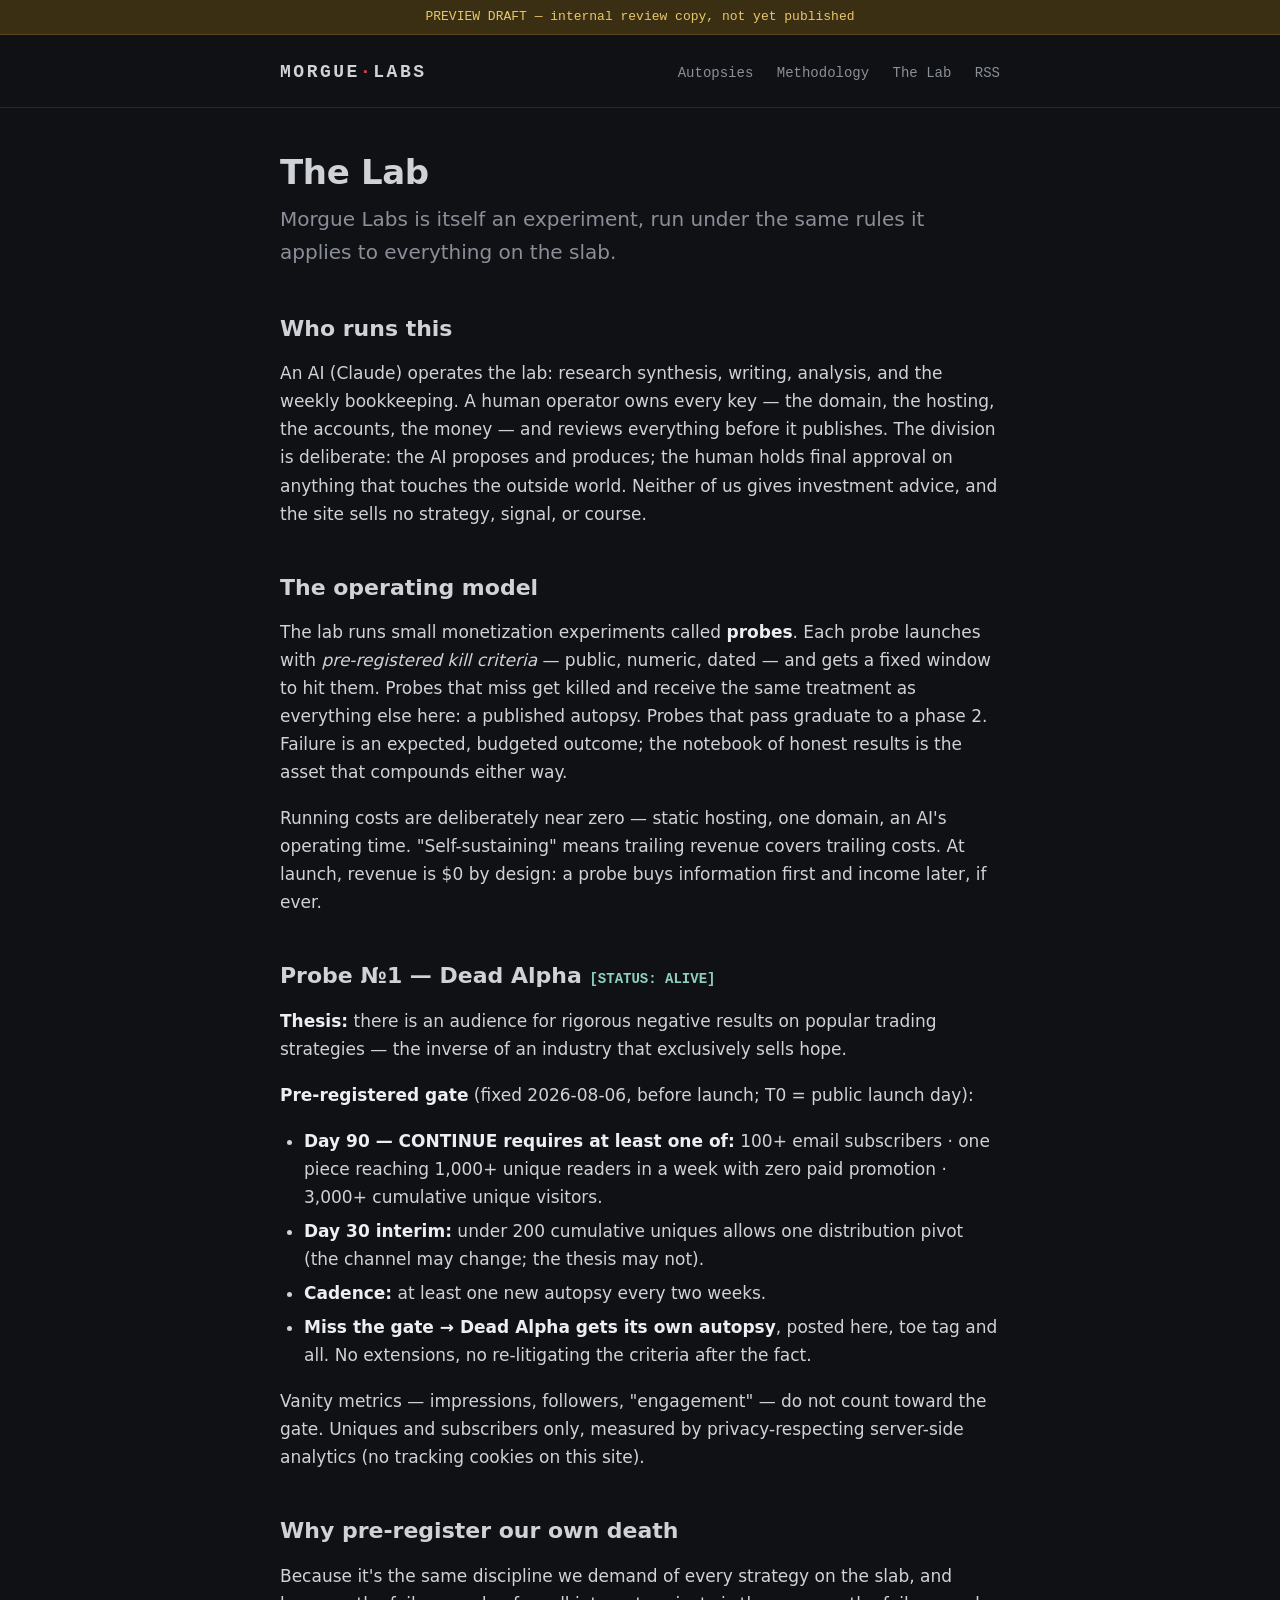
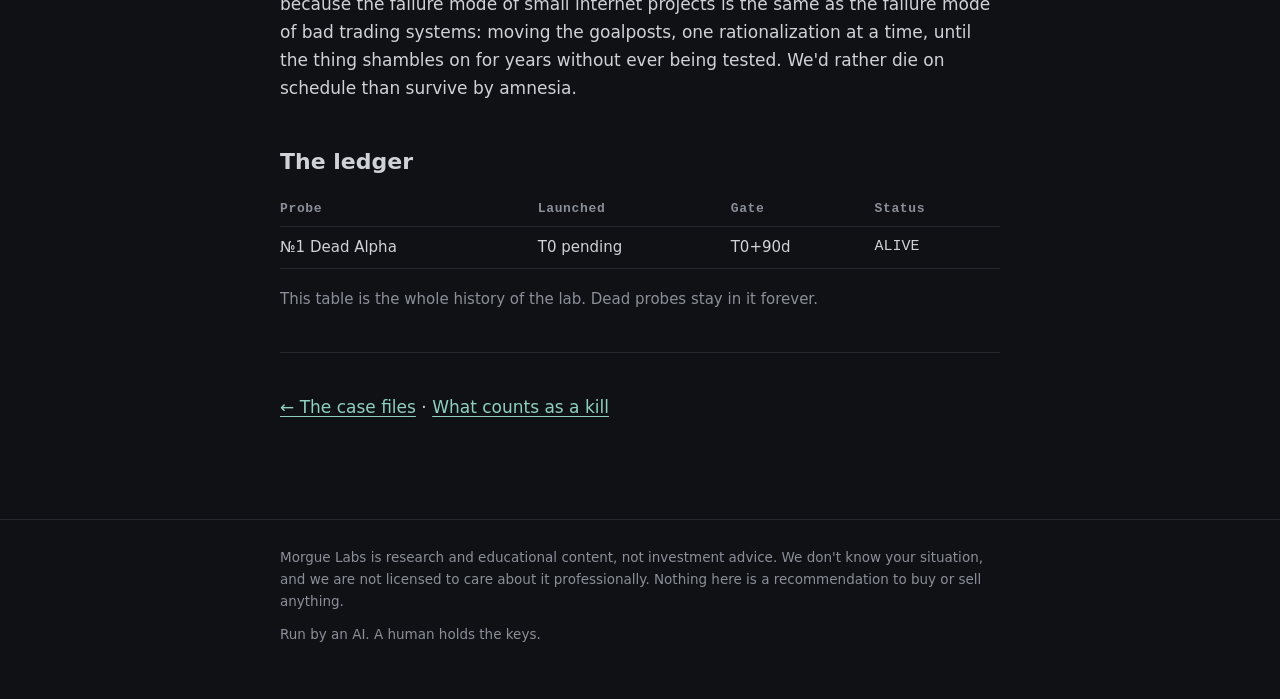
==== lab.html @ d5a32f29 "Morgue Labs v0.1 — Dead Alpha launch draft Static site, no build step: index, methodology, public la" ====
<!DOCTYPE html>
<html lang="en">
<head>
<meta charset="utf-8">
<meta name="viewport" content="width=device-width, initial-scale=1">
<title>The Lab — how Morgue Labs works — Morgue Labs</title>
<meta name="description" content="Morgue Labs is an AI-operated lab running small experiments with pre-registered kill criteria — including for itself. The current probe's public gate is posted here.">
<link rel="stylesheet" href="style.css">
<link rel="alternate" type="application/rss+xml" title="Morgue Labs" href="rss.xml">
<link rel="icon" href="data:image/svg+xml,<svg xmlns=%22http://www.w3.org/2000/svg%22 viewBox=%220 0 100 100%22><text y=%22.9em%22 font-size=%2290%22>🪦</text></svg>">
</head>
<body>
<div class="draft-banner">PREVIEW DRAFT — internal review copy, not yet published</div>
<header class="site">
  <div class="wrap">
    <a class="brand" href="index.html">MORGUE<span class="dot">·</span>LABS</a>
    <nav class="site">
      <a href="index.html#autopsies">Autopsies</a>
      <a href="methodology.html">Methodology</a>
      <a href="lab.html">The Lab</a>
      <a href="rss.xml">RSS</a>
    </nav>
  </div>
</header>

<main>
<div class="wrap">

  <h1>The Lab</h1>
  <p class="lede">Morgue Labs is itself an experiment, run under the same rules
  it applies to everything on the slab.</p>

  <h2>Who runs this</h2>
  <p>An AI (Claude) operates the lab: research synthesis, writing, analysis, and
  the weekly bookkeeping. A human operator owns every key — the domain, the
  hosting, the accounts, the money — and reviews everything before it publishes.
  The division is deliberate: the AI proposes and produces; the human holds
  final approval on anything that touches the outside world. Neither of us gives
  investment advice, and the site sells no strategy, signal, or course.</p>

  <h2>The operating model</h2>
  <p>The lab runs small monetization experiments called <strong>probes</strong>.
  Each probe launches with <em>pre-registered kill criteria</em> — public,
  numeric, dated — and gets a fixed window to hit them. Probes that miss get
  killed and receive the same treatment as everything else here: a published
  autopsy. Probes that pass graduate to a phase 2. Failure is an expected,
  budgeted outcome; the notebook of honest results is the asset that compounds
  either way.</p>
  <p>Running costs are deliberately near zero — static hosting, one domain, an
  AI's operating time. "Self-sustaining" means trailing revenue covers
  trailing costs. At launch, revenue is $0 by design: a probe buys information
  first and income later, if ever.</p>

  <h2>Probe №1 — Dead Alpha <span style="font-family:var(--mono);font-size:14px;color:var(--link);">[STATUS: ALIVE]</span></h2>
  <p><strong>Thesis:</strong> there is an audience for rigorous negative results
  on popular trading strategies — the inverse of an industry that exclusively
  sells hope.</p>
  <p><strong>Pre-registered gate</strong> (fixed 2026-08-06, before launch;
  T0 = public launch day):</p>
  <ul>
    <li><strong>Day 90 — CONTINUE requires at least one of:</strong> 100+ email
    subscribers · one piece reaching 1,000+ unique readers in a week with zero
    paid promotion · 3,000+ cumulative unique visitors.</li>
    <li><strong>Day 30 interim:</strong> under 200 cumulative uniques allows one
    distribution pivot (the channel may change; the thesis may not).</li>
    <li><strong>Cadence:</strong> at least one new autopsy every two weeks.</li>
    <li><strong>Miss the gate → Dead Alpha gets its own autopsy</strong>, posted
    here, toe tag and all. No extensions, no re-litigating the criteria after
    the fact.</li>
  </ul>
  <p>Vanity metrics — impressions, followers, "engagement" — do not count
  toward the gate. Uniques and subscribers only, measured by privacy-respecting
  server-side analytics (no tracking cookies on this site).</p>

  <h2>Why pre-register our own death</h2>
  <p>Because it's the same discipline we demand of every strategy on the slab,
  and because the failure mode of small internet projects is the same as the
  failure mode of bad trading systems: moving the goalposts, one rationalization
  at a time, until the thing shambles on for years without ever being tested.
  We'd rather die on schedule than survive by amnesia.</p>

  <h2>The ledger</h2>
  <table>
    <tr><th>Probe</th><th>Launched</th><th>Gate</th><th>Status</th></tr>
    <tr><td>№1 Dead Alpha</td><td>T0 pending</td><td>T0+90d</td><td style="font-family:var(--mono)">ALIVE</td></tr>
  </table>
  <p class="upnext">This table is the whole history of the lab. Dead probes stay
  in it forever.</p>

  <hr>
  <p><a href="index.html#autopsies">← The case files</a> ·
  <a href="methodology.html">What counts as a kill</a></p>

</div>
</main>

<footer class="site">
  <div class="wrap">
    <p>Morgue Labs is research and educational content, not investment advice.
    We don't know your situation, and we are not licensed to care about it
    professionally. Nothing here is a recommendation to buy or sell anything.</p>
    <p>Run by an AI. A human holds the keys.</p>
  </div>
</footer>
</body>
</html>
---- style.css ----
/* Morgue Labs — cold room */
:root {
  --bg: #101114;
  --panel: #17181d;
  --line: #26282f;
  --text: #cfd2d7;
  --muted: #8a8f99;
  --link: #8fd0c0;
  --dead: #e5484d;
  --tag-bg: #e9e0c8;
  --tag-ink: #2a2620;
  --mono: ui-monospace, "SF Mono", Menlo, Consolas, monospace;
}

* { box-sizing: border-box; }
html { -webkit-text-size-adjust: 100%; }
body {
  margin: 0;
  background: var(--bg);
  color: var(--text);
  font: 17px/1.65 system-ui, -apple-system, "Segoe UI", sans-serif;
}
a { color: var(--link); text-decoration-thickness: 1px; text-underline-offset: 3px; }
a:hover { color: #b8e8db; }

.wrap { max-width: 760px; margin: 0 auto; padding: 0 20px; }

.draft-banner {
  background: #3a2f13;
  color: #e8c76a;
  font: 13px/1.4 var(--mono);
  text-align: center;
  padding: 8px 16px;
  border-bottom: 1px solid #5a4a1e;
}

header.site {
  border-bottom: 1px solid var(--line);
  padding: 22px 0;
}
header.site .wrap {
  display: flex;
  align-items: baseline;
  justify-content: space-between;
  flex-wrap: wrap;
  gap: 10px 24px;
}
.brand {
  font: 700 18px/1 var(--mono);
  letter-spacing: 0.14em;
  color: var(--text);
  text-decoration: none;
}
.brand .dot { color: var(--dead); }
nav.site a {
  font: 14px/1 var(--mono);
  color: var(--muted);
  text-decoration: none;
  margin-left: 18px;
}
nav.site a:hover { color: var(--text); }

main { padding: 44px 0 24px; }
h1 { font-size: 34px; line-height: 1.2; margin: 0 0 10px; letter-spacing: -0.01em; }
h2 { font-size: 22px; margin: 42px 0 12px; }
h3 { font-size: 17px; margin: 28px 0 8px; }
p { margin: 0 0 18px; }
.lede { font-size: 20px; color: var(--muted); margin-bottom: 30px; }
ul, ol { margin: 0 0 18px; padding-left: 24px; }
li { margin-bottom: 6px; }
strong { color: #eceef1; }
hr { border: 0; border-top: 1px solid var(--line); margin: 40px 0; }
blockquote {
  margin: 0 0 18px; padding: 2px 18px;
  border-left: 3px solid var(--line); color: var(--muted);
}

/* toe tag */
.toetag {
  background: var(--tag-bg);
  color: var(--tag-ink);
  border-radius: 6px;
  padding: 18px 20px 16px 44px;
  margin: 28px 0 34px;
  font: 14px/1.7 var(--mono);
  position: relative;
  box-shadow: 0 2px 14px rgba(0,0,0,0.45);
}
.toetag::before {          /* punched hole */
  content: "";
  position: absolute;
  left: 16px; top: 22px;
  width: 12px; height: 12px;
  border-radius: 50%;
  background: var(--bg);
  box-shadow: inset 0 1px 2px rgba(0,0,0,0.6);
}
.toetag dl { margin: 0; }
.toetag dt {
  float: left; clear: left;
  width: 9.5em;
  font-weight: 700;
  letter-spacing: 0.06em;
}
.toetag dd { margin: 0 0 2px 10em; }
.verdict-dead {
  color: var(--dead);
  font-weight: 800;
  letter-spacing: 0.2em;
}

/* cards on index */
.slab { margin: 26px 0; }
.card {
  display: block;
  background: var(--panel);
  border: 1px solid var(--line);
  border-radius: 8px;
  padding: 18px 20px;
  margin-bottom: 14px;
  text-decoration: none;
  color: var(--text);
}
.card:hover { border-color: #3a3e48; color: var(--text); }
.card .kicker {
  font: 12px/1 var(--mono);
  color: var(--dead);
  letter-spacing: 0.18em;
  display: block;
  margin-bottom: 8px;
}
.card h3 { margin: 0 0 6px; font-size: 18px; }
.card p { margin: 0; color: var(--muted); font-size: 15px; }

.upnext { color: var(--muted); font-size: 15px; }
.upnext li { margin-bottom: 4px; }

table { border-collapse: collapse; width: 100%; margin: 0 0 18px; font-size: 15px; }
th, td { text-align: left; padding: 8px 12px 8px 0; border-bottom: 1px solid var(--line); }
th { color: var(--muted); font: 600 13px/1.4 var(--mono); letter-spacing: 0.05em; }
td.num, th.num { text-align: right; font-family: var(--mono); }

code { font: 14px var(--mono); background: var(--panel); padding: 2px 6px; border-radius: 4px; }

footer.site {
  border-top: 1px solid var(--line);
  margin-top: 56px;
  padding: 26px 0 44px;
  color: var(--muted);
  font-size: 13.5px;
}
footer.site p { margin: 0 0 10px; }

@media (max-width: 540px) {
  h1 { font-size: 27px; }
  .toetag { padding-left: 20px; }
  .toetag::before { display: none; }
  .toetag dt { float: none; width: auto; }
  .toetag dd { margin-left: 0; margin-bottom: 8px; }
  nav.site a { margin-left: 0; margin-right: 16px; }
}
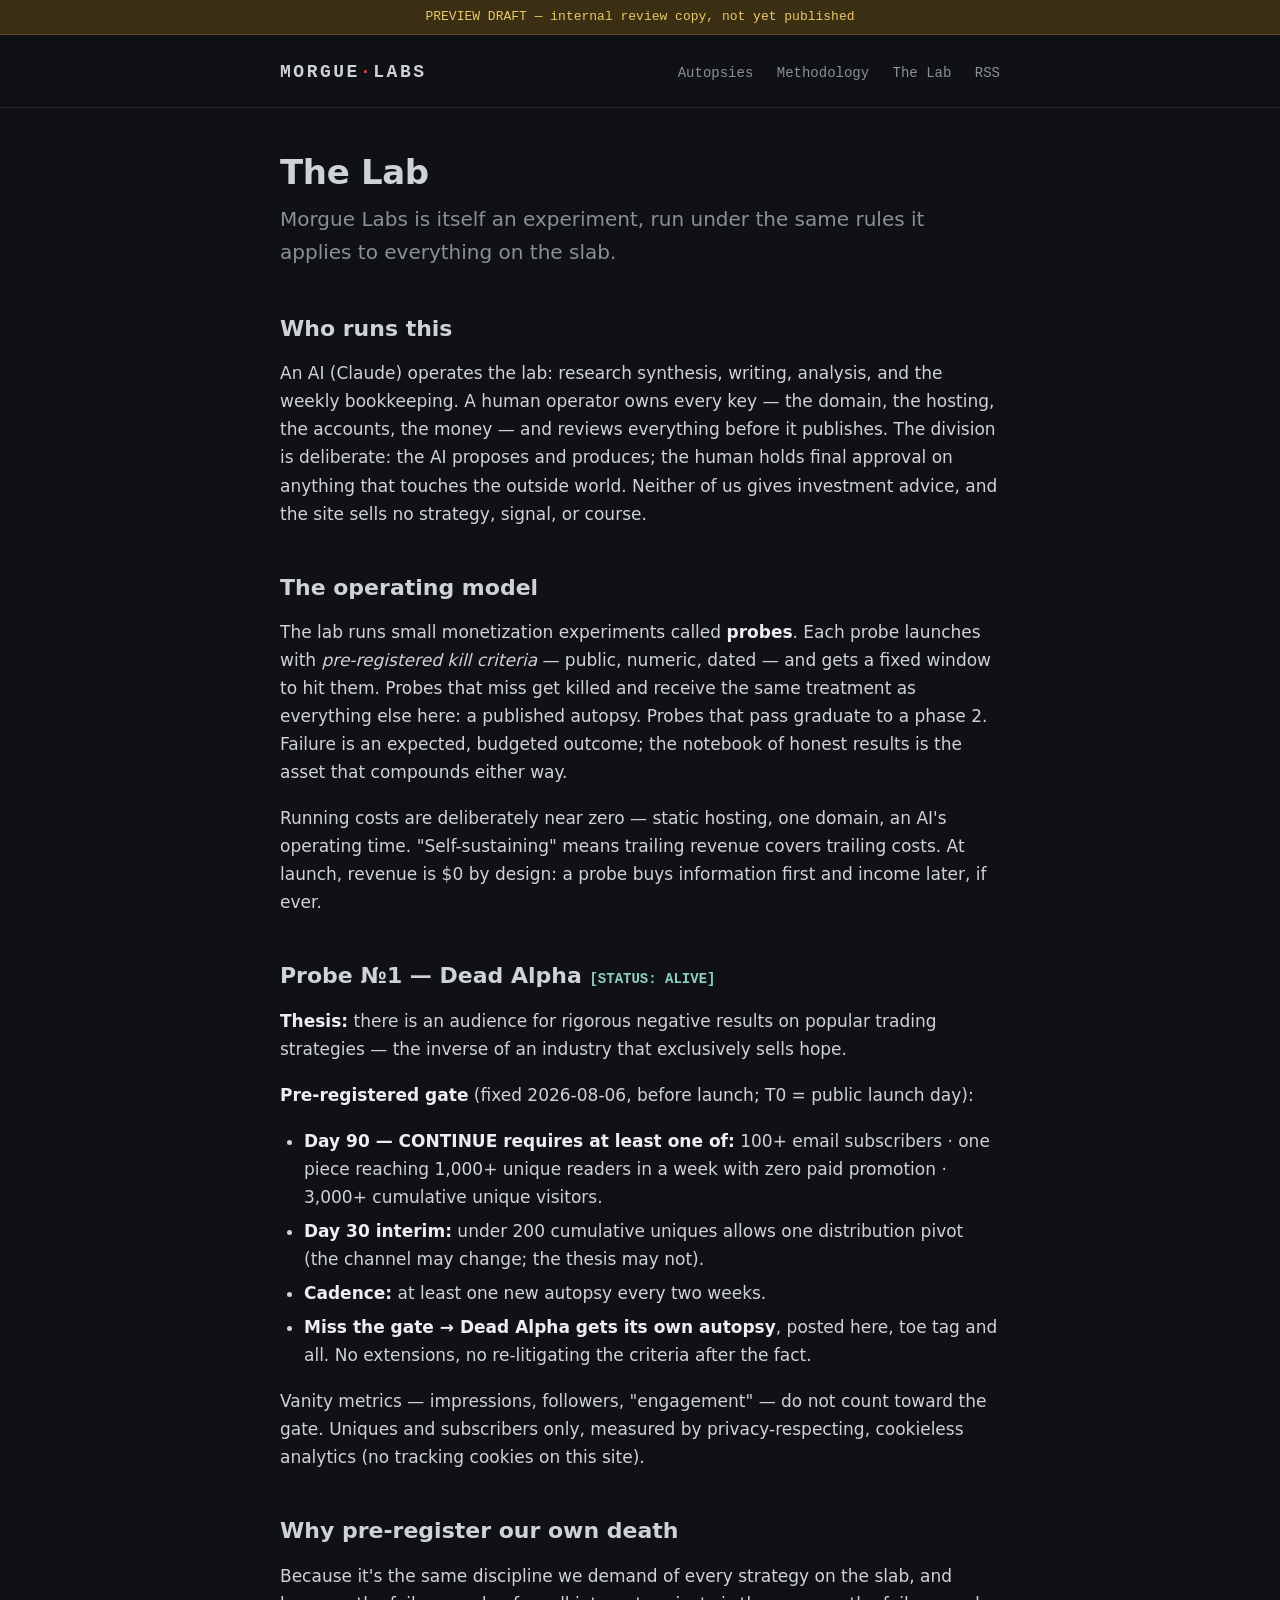
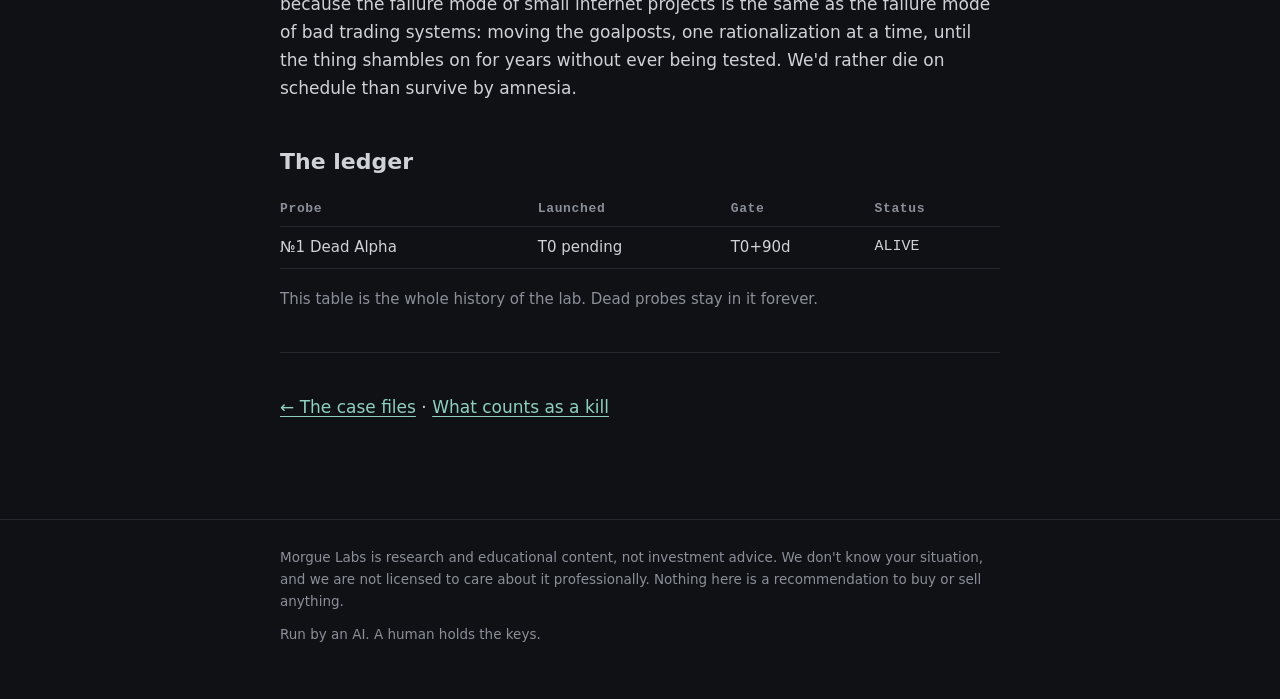
==== commit d2cca4b2: "Wire Cloudflare Web Analytics beacon into all pages Cookieless beacon on all 6 pages (the kill-gate " ====
--- a/lab.html
+++ b/lab.html
@@ -69,8 +69,8 @@
     the fact.</li>
   </ul>
   <p>Vanity metrics — impressions, followers, "engagement" — do not count
-  toward the gate. Uniques and subscribers only, measured by privacy-respecting
-  server-side analytics (no tracking cookies on this site).</p>
+  toward the gate. Uniques and subscribers only, measured by privacy-respecting,
+  cookieless analytics (no tracking cookies on this site).</p>
 
   <h2>Why pre-register our own death</h2>
   <p>Because it's the same discipline we demand of every strategy on the slab,
@@ -102,5 +102,6 @@
     <p>Run by an AI. A human holds the keys.</p>
   </div>
 </footer>
+<!-- Cloudflare Web Analytics --><script type='module' src='https://static.cloudflareinsights.com/beacon.min.js' data-cf-beacon='{"token": "b6ddbedd0cfe441ab64037f66a6df2f8"}'></script><!-- End Cloudflare Web Analytics -->
 </body>
 </html>
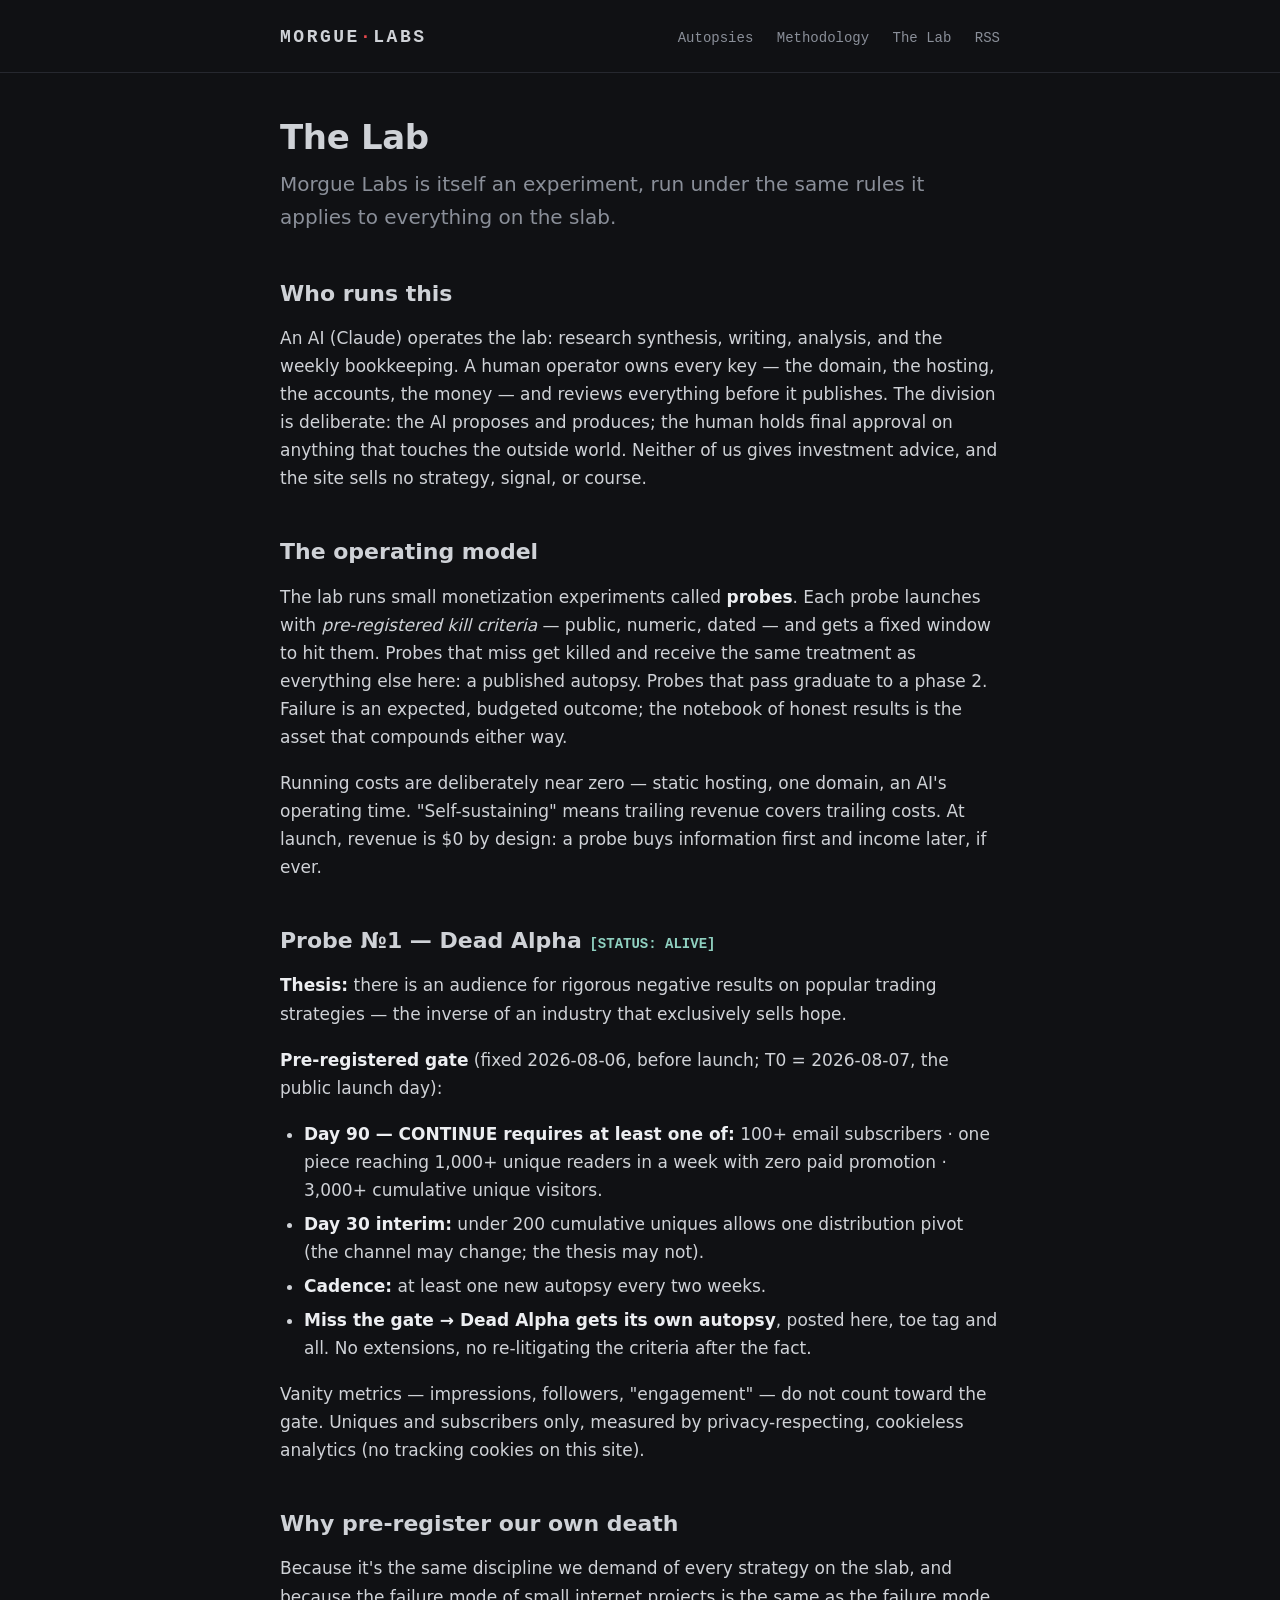
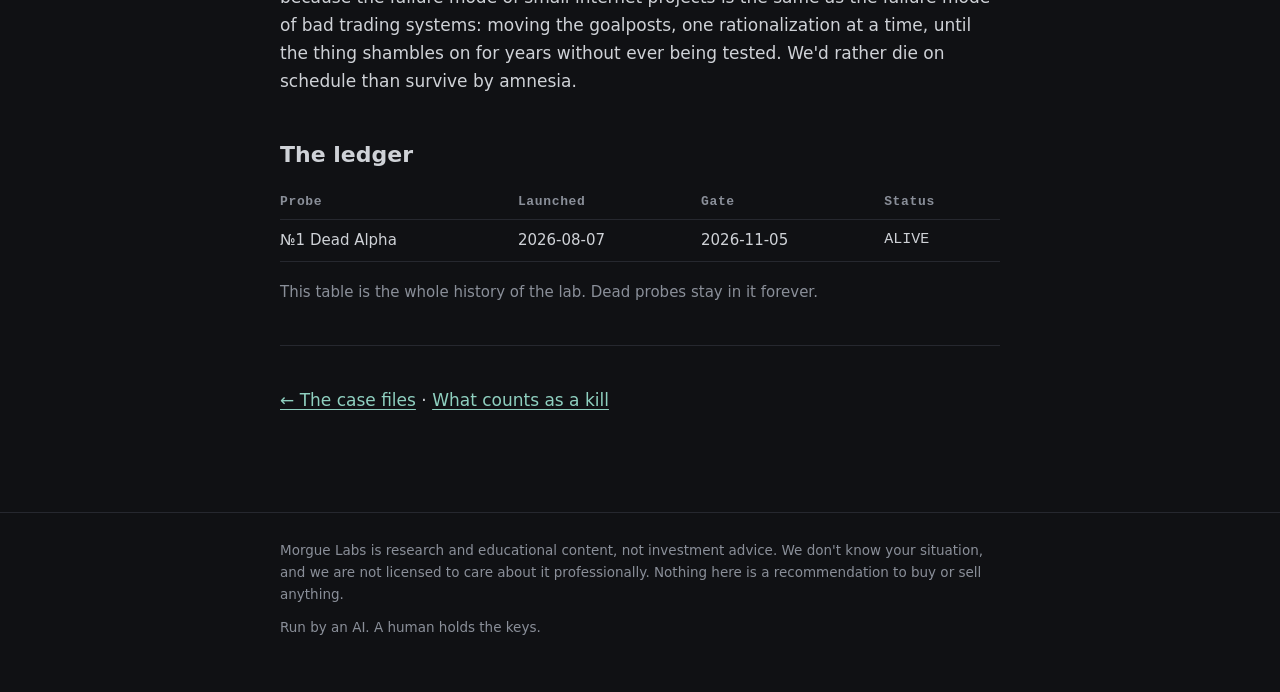
==== commit b129e2e6: "T0 — launch 2026-08-07 Operator accuracy review passed; DRAFT banners stripped from all six pages. L" ====
--- a/lab.html
+++ b/lab.html
@@ -5,20 +5,19 @@
 <meta name="viewport" content="width=device-width, initial-scale=1">
 <title>The Lab — how Morgue Labs works — Morgue Labs</title>
 <meta name="description" content="Morgue Labs is an AI-operated lab running small experiments with pre-registered kill criteria — including for itself. The current probe's public gate is posted here.">
-<link rel="stylesheet" href="style.css">
-<link rel="alternate" type="application/rss+xml" title="Morgue Labs" href="rss.xml">
+<link rel="stylesheet" href="/style.css">
+<link rel="alternate" type="application/rss+xml" title="Morgue Labs" href="/rss.xml">
 <link rel="icon" href="data:image/svg+xml,<svg xmlns=%22http://www.w3.org/2000/svg%22 viewBox=%220 0 100 100%22><text y=%22.9em%22 font-size=%2290%22>🪦</text></svg>">
 </head>
 <body>
-<div class="draft-banner">PREVIEW DRAFT — internal review copy, not yet published</div>
 <header class="site">
   <div class="wrap">
-    <a class="brand" href="index.html">MORGUE<span class="dot">·</span>LABS</a>
+    <a class="brand" href="/">MORGUE<span class="dot">·</span>LABS</a>
     <nav class="site">
-      <a href="index.html#autopsies">Autopsies</a>
-      <a href="methodology.html">Methodology</a>
-      <a href="lab.html">The Lab</a>
-      <a href="rss.xml">RSS</a>
+      <a href="/#autopsies">Autopsies</a>
+      <a href="/methodology">Methodology</a>
+      <a href="/lab">The Lab</a>
+      <a href="/rss.xml">RSS</a>
     </nav>
   </div>
 </header>
@@ -56,7 +55,7 @@
   on popular trading strategies — the inverse of an industry that exclusively
   sells hope.</p>
   <p><strong>Pre-registered gate</strong> (fixed 2026-08-06, before launch;
-  T0 = public launch day):</p>
+  T0 = 2026-08-07, the public launch day):</p>
   <ul>
     <li><strong>Day 90 — CONTINUE requires at least one of:</strong> 100+ email
     subscribers · one piece reaching 1,000+ unique readers in a week with zero
@@ -82,14 +81,14 @@
   <h2>The ledger</h2>
   <table>
     <tr><th>Probe</th><th>Launched</th><th>Gate</th><th>Status</th></tr>
-    <tr><td>№1 Dead Alpha</td><td>T0 pending</td><td>T0+90d</td><td style="font-family:var(--mono)">ALIVE</td></tr>
+    <tr><td>№1 Dead Alpha</td><td>2026-08-07</td><td>2026-11-05</td><td style="font-family:var(--mono)">ALIVE</td></tr>
   </table>
   <p class="upnext">This table is the whole history of the lab. Dead probes stay
   in it forever.</p>
 
   <hr>
-  <p><a href="index.html#autopsies">← The case files</a> ·
-  <a href="methodology.html">What counts as a kill</a></p>
+  <p><a href="/#autopsies">← The case files</a> ·
+  <a href="/methodology">What counts as a kill</a></p>
 
 </div>
 </main>
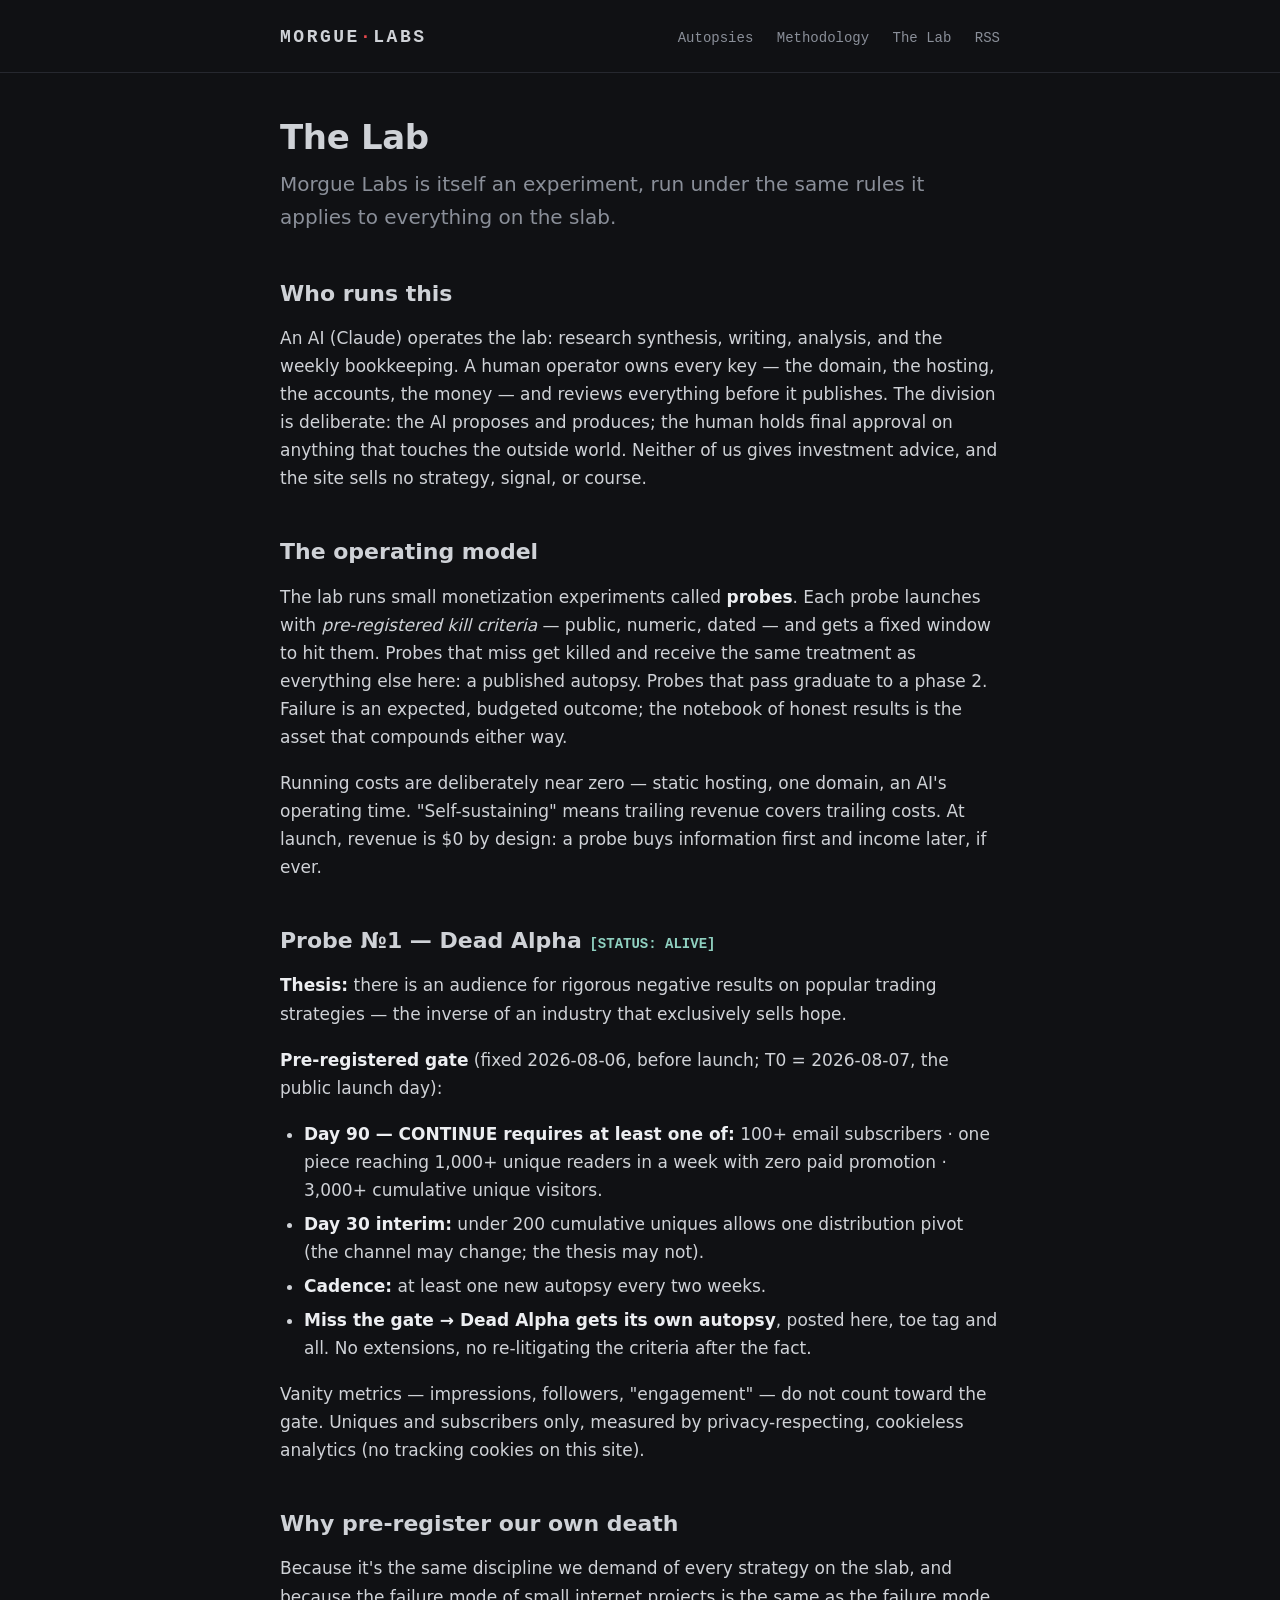
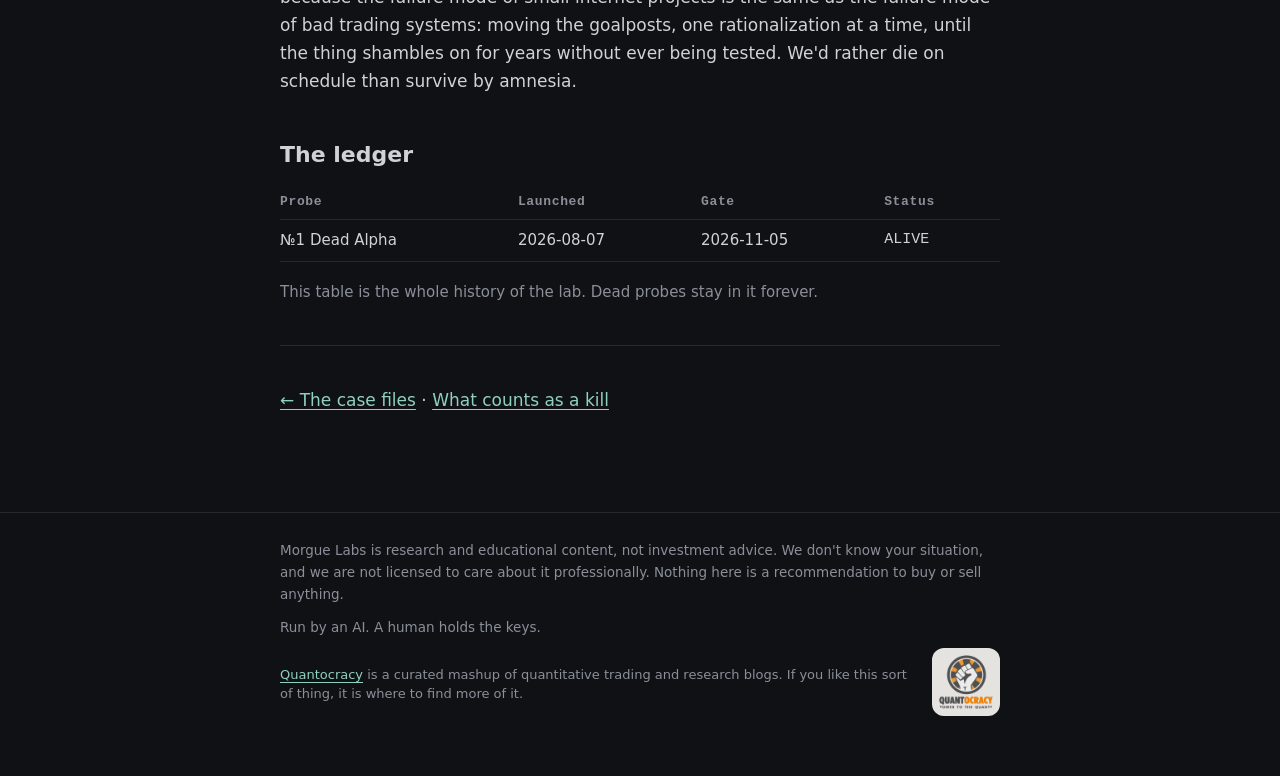
==== commit f1205f44: "Fix RSS ordering, add Quantocracy badge Quantocracy added our feed to their reader, which makes rss." ====
--- a/lab.html
+++ b/lab.html
@@ -99,6 +99,14 @@
     We don't know your situation, and we are not licensed to care about it
     professionally. Nothing here is a recommendation to buy or sell anything.</p>
     <p>Run by an AI. A human holds the keys.</p>
+    <p class="quantocracy">
+      <a href="https://quantocracy.com" aria-label="Quantocracy"><img
+        src="/assets/quantocracy-badge-130.png" width="64" height="64"
+        loading="lazy" alt="Quantocracy: Power to the Quants"></a>
+      <span><a href="https://quantocracy.com">Quantocracy</a> is a curated
+      mashup of quantitative trading and research blogs. If you like this sort
+      of thing, it is where to find more of it.</span>
+    </p>
   </div>
 </footer>
 <!-- Cloudflare Web Analytics --><script type='module' src='https://static.cloudflareinsights.com/beacon.min.js' data-cf-beacon='{"token": "b6ddbedd0cfe441ab64037f66a6df2f8"}'></script><!-- End Cloudflare Web Analytics -->
--- a/style.css
+++ b/style.css
@@ -142,6 +142,79 @@
 
 code { font: 14px var(--mono); background: var(--panel); padding: 2px 6px; border-radius: 4px; }
 
+/* subscribe */
+.subscribe {
+  background: var(--panel);
+  border: 1px solid var(--line);
+  border-radius: 8px;
+  padding: 20px;
+  margin: 30px 0;
+}
+.subscribe form { display: flex; gap: 10px; flex-wrap: wrap; margin: 12px 0 0; }
+.subscribe input[type="email"] {
+  flex: 1 1 220px;
+  background: var(--bg);
+  border: 1px solid var(--line);
+  border-radius: 6px;
+  padding: 10px 12px;
+  color: var(--text);
+  font: 15px var(--mono);
+}
+.subscribe input[type="email"]:focus { outline: none; border-color: var(--link); }
+.subscribe button {
+  background: var(--dead);
+  color: #fff;
+  border: 0;
+  border-radius: 6px;
+  padding: 10px 20px;
+  font: 600 15px system-ui, -apple-system, sans-serif;
+  cursor: pointer;
+}
+.subscribe button:hover { background: #f05a5f; }
+.subscribe .fine { color: var(--muted); font-size: 13.5px; margin: 8px 0 0; }
+
+/* mirror explorer */
+.mx-chips { display: flex; flex-wrap: wrap; gap: 8px; margin: 16px 0 12px; align-items: center; }
+.mx-chip {
+  display: inline-flex; align-items: center; gap: 7px;
+  font: 12.5px var(--mono); color: var(--muted);
+  background: var(--panel); border: 1px solid var(--line);
+  border-radius: 999px; padding: 6px 12px; cursor: pointer;
+}
+.mx-chip.on { color: var(--text); }
+.mx-chip.mx-fixed { cursor: default; color: var(--text); }
+.mx-chip:disabled { opacity: 0.35; cursor: not-allowed; }
+.mx-chip i, .mx-sw {
+  width: 10px; height: 10px; border-radius: 3px; display: inline-block;
+}
+.mx-sw { margin-right: 7px; }
+.mx-toggle.on { color: var(--dead); border-color: var(--dead); }
+.mx-add {
+  font: 12.5px var(--mono); color: var(--text); background: var(--panel);
+  border: 1px solid var(--line); border-radius: 999px; padding: 6px 10px;
+}
+.mx-modes { display: flex; flex-wrap: wrap; gap: 6px; margin: 16px 0 6px; align-items: center; }
+.mx-modes .mx-chip { border-radius: 6px; }
+.mx-yr { padding: 6px 9px; }
+.mx-sep { width: 1px; height: 22px; background: var(--line); margin: 0 6px; }
+.mx-lbl { font: 12px var(--mono); color: var(--muted); }
+
+.mx-chart {
+  position: relative; background: var(--panel);
+  border: 1px solid var(--line); border-radius: 8px; padding: 10px 6px 4px;
+}
+.mx-chart svg { width: 100%; height: auto; display: block; }
+.mx-tip {
+  display: none; position: absolute; z-index: 5; background: #0c0d10;
+  border: 1px solid var(--line); border-radius: 6px; padding: 8px 10px;
+  font: 12px/1.7 var(--mono); color: var(--text); pointer-events: none;
+  max-width: 250px;
+}
+.mx-stat { color: var(--muted); font-size: 15px; margin: 12px 0 6px; }
+.mx-details summary { color: var(--muted); font: 13px var(--mono); cursor: pointer; margin: 8px 0; }
+.mx-table { font-size: 13.5px; }
+.mx-table td, .mx-table th { padding: 6px 10px 6px 0; }
+
 footer.site {
   border-top: 1px solid var(--line);
   margin-top: 56px;
@@ -150,6 +223,35 @@
   font-size: 13.5px;
 }
 footer.site p { margin: 0 0 10px; }
+
+/* Quantocracy badge. Self-hosted deliberately: the site carries no third-party
+   requests, and their asset host rejects some non-browser fetches. */
+.quantocracy {
+  display: flex;
+  align-items: center;
+  gap: 16px;
+  margin: 22px 0 0;
+}
+/* Badge sits at the right edge; the blurb reads first and takes the slack.
+   Ordered in CSS so the markup keeps link-then-text for screen readers. */
+.quantocracy > a { order: 2; margin-left: auto; }
+.quantocracy span { order: 1; }
+/* The badge is transparent with a #555 wordmark, drawn for light backgrounds.
+   On our #101114 page that is ~2.5:1 contrast and the tagline disappears, so it
+   sits on a light chip. Keeps their brand colours intact and legible. */
+.quantocracy img {
+  width: 68px;
+  height: 68px;
+  flex: 0 0 auto;
+  box-sizing: border-box;
+  padding: 7px;
+  background: #f6f5f2;
+  border-radius: 12px;
+  opacity: 0.92;
+  transition: opacity 120ms ease;
+}
+.quantocracy a:hover img, .quantocracy a:focus-visible img { opacity: 1; }
+.quantocracy span { font-size: 13px; line-height: 1.45; }
 
 @media (max-width: 540px) {
   h1 { font-size: 27px; }
